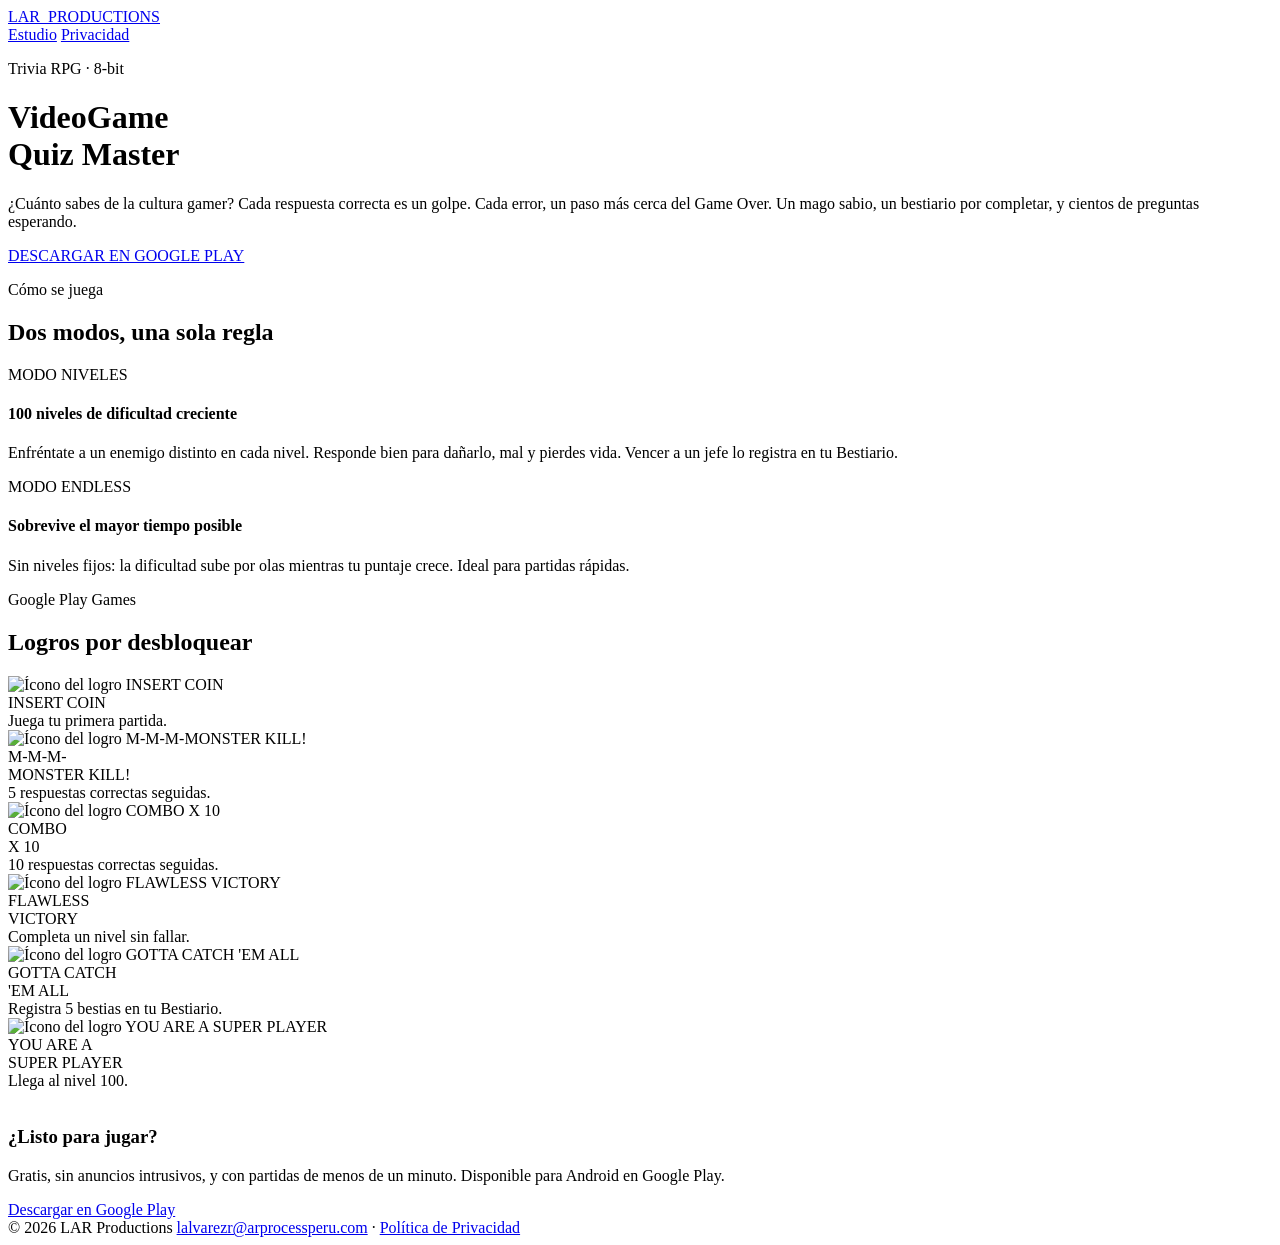
==== videogame-quiz-master.html @ 7c597146 "Add files via upload" ====
<!doctype html>
<html lang="es">
<head>
<meta charset="utf-8">
<meta name="viewport" content="width=device-width, initial-scale=1">
<title>VideoGame Quiz Master — LAR Productions</title>
<meta name="description" content="VideoGame Quiz Master: RPG de trivia retro para Android. Responde preguntas de cultura gamer, derrota monstruos 8-bit y desbloquea logros de Google Play Games.">
<link rel="stylesheet" href="assets/style.css">
</head>
<body>

<nav class="nav">
  <div class="wrap">
    <a href="index.html" class="nav-logo">LAR<span>_</span>PRODUCTIONS</a>
    <div class="nav-links">
      <a href="index.html#estudio">Estudio</a>
      <a href="politica-de-privacidad.html">Privacidad</a>
    </div>
  </div>
</nav>

<header class="hero">
  <div class="wrap">
    <p class="eyebrow">Trivia RPG · 8-bit</p>
    <h1>VideoGame<br><span>Quiz Master</span></h1>
    <p class="lede">¿Cuánto sabes de la cultura gamer? Cada respuesta correcta es un golpe. Cada error, un paso más cerca del Game Over. Un mago sabio, un bestiario por completar, y cientos de preguntas esperando.</p>
    <a href="https://play.google.com/store/apps/details?id=com.LuisAlvarez.VideoGameQuizMaster" class="insert-coin">DESCARGAR EN GOOGLE PLAY<span class="cursor"></span></a>
  </div>
</header>

<section class="section">
  <div class="wrap">
    <div class="section-head">
      <p class="eyebrow">Cómo se juega</p>
      <h2>Dos modos, una sola regla</h2>
    </div>
    <div class="features">
      <div class="feature">
        <span class="tag">MODO NIVELES</span>
        <h4>100 niveles de dificultad creciente</h4>
        <p>Enfréntate a un enemigo distinto en cada nivel. Responde bien para dañarlo, mal y pierdes vida. Vencer a un jefe lo registra en tu Bestiario.</p>
      </div>
      <div class="feature">
        <span class="tag">MODO ENDLESS</span>
        <h4>Sobrevive el mayor tiempo posible</h4>
        <p>Sin niveles fijos: la dificultad sube por olas mientras tu puntaje crece. Ideal para partidas rápidas.</p>
      </div>
    </div>
  </div>
</section>

<section class="section">
  <div class="wrap">
    <div class="section-head">
      <p class="eyebrow">Google Play Games</p>
      <h2>Logros por desbloquear</h2>
    </div>
    <div class="badge-grid">
      <div class="badge">
        <img src="assets/icons/01_insert_coin.png" alt="Ícono del logro INSERT COIN">
        <div class="name">INSERT COIN</div>
        <div class="desc">Juega tu primera partida.</div>
      </div>
      <div class="badge">
        <img src="assets/icons/03_mmm_monster_kill.png" alt="Ícono del logro M-M-M-MONSTER KILL!">
        <div class="name">M-M-M-<br>MONSTER KILL!</div>
        <div class="desc">5 respuestas correctas seguidas.</div>
      </div>
      <div class="badge">
        <img src="assets/icons/06_combo_x10.png" alt="Ícono del logro COMBO X 10">
        <div class="name">COMBO<br>X 10</div>
        <div class="desc">10 respuestas correctas seguidas.</div>
      </div>
      <div class="badge">
        <img src="assets/icons/04_flawless_victory.png" alt="Ícono del logro FLAWLESS VICTORY">
        <div class="name">FLAWLESS<br>VICTORY</div>
        <div class="desc">Completa un nivel sin fallar.</div>
      </div>
      <div class="badge">
        <img src="assets/icons/05_gotta_catch_em_all.png" alt="Ícono del logro GOTTA CATCH 'EM ALL">
        <div class="name">GOTTA CATCH<br>'EM ALL</div>
        <div class="desc">Registra 5 bestias en tu Bestiario.</div>
      </div>
      <div class="badge">
        <img src="assets/icons/09_you_are_a_super_player.png" alt="Ícono del logro YOU ARE A SUPER PLAYER">
        <div class="name">YOU ARE A<br>SUPER PLAYER</div>
        <div class="desc">Llega al nivel 100.</div>
      </div>
    </div>
  </div>
</section>

<section class="section">
  <div class="wrap">
    <div class="cartridge">
      <div class="cart-icon">
        <img src="assets/icons/01_insert_coin.png" alt="">
      </div>
      <div class="cart-body">
        <h3>¿Listo para jugar?</h3>
        <p>Gratis, sin anuncios intrusivos, y con partidas de menos de un minuto. Disponible para Android en Google Play.</p>
        <div class="cart-actions">
          <a class="btn primary" href="https://play.google.com/store/apps/details?id=com.LuisAlvarez.VideoGameQuizMaster">Descargar en Google Play</a>
        </div>
      </div>
    </div>
  </div>
</section>

<footer>
  <div class="wrap">
    <span>© <span id="year"></span> LAR Productions</span>
    <span><a href="mailto:lalvarezr@arprocessperu.com">lalvarezr@arprocessperu.com</a> · <a href="politica-de-privacidad.html">Política de Privacidad</a></span>
  </div>
</footer>

<script>document.getElementById('year').textContent = new Date().getFullYear();</script>
</body>
</html>
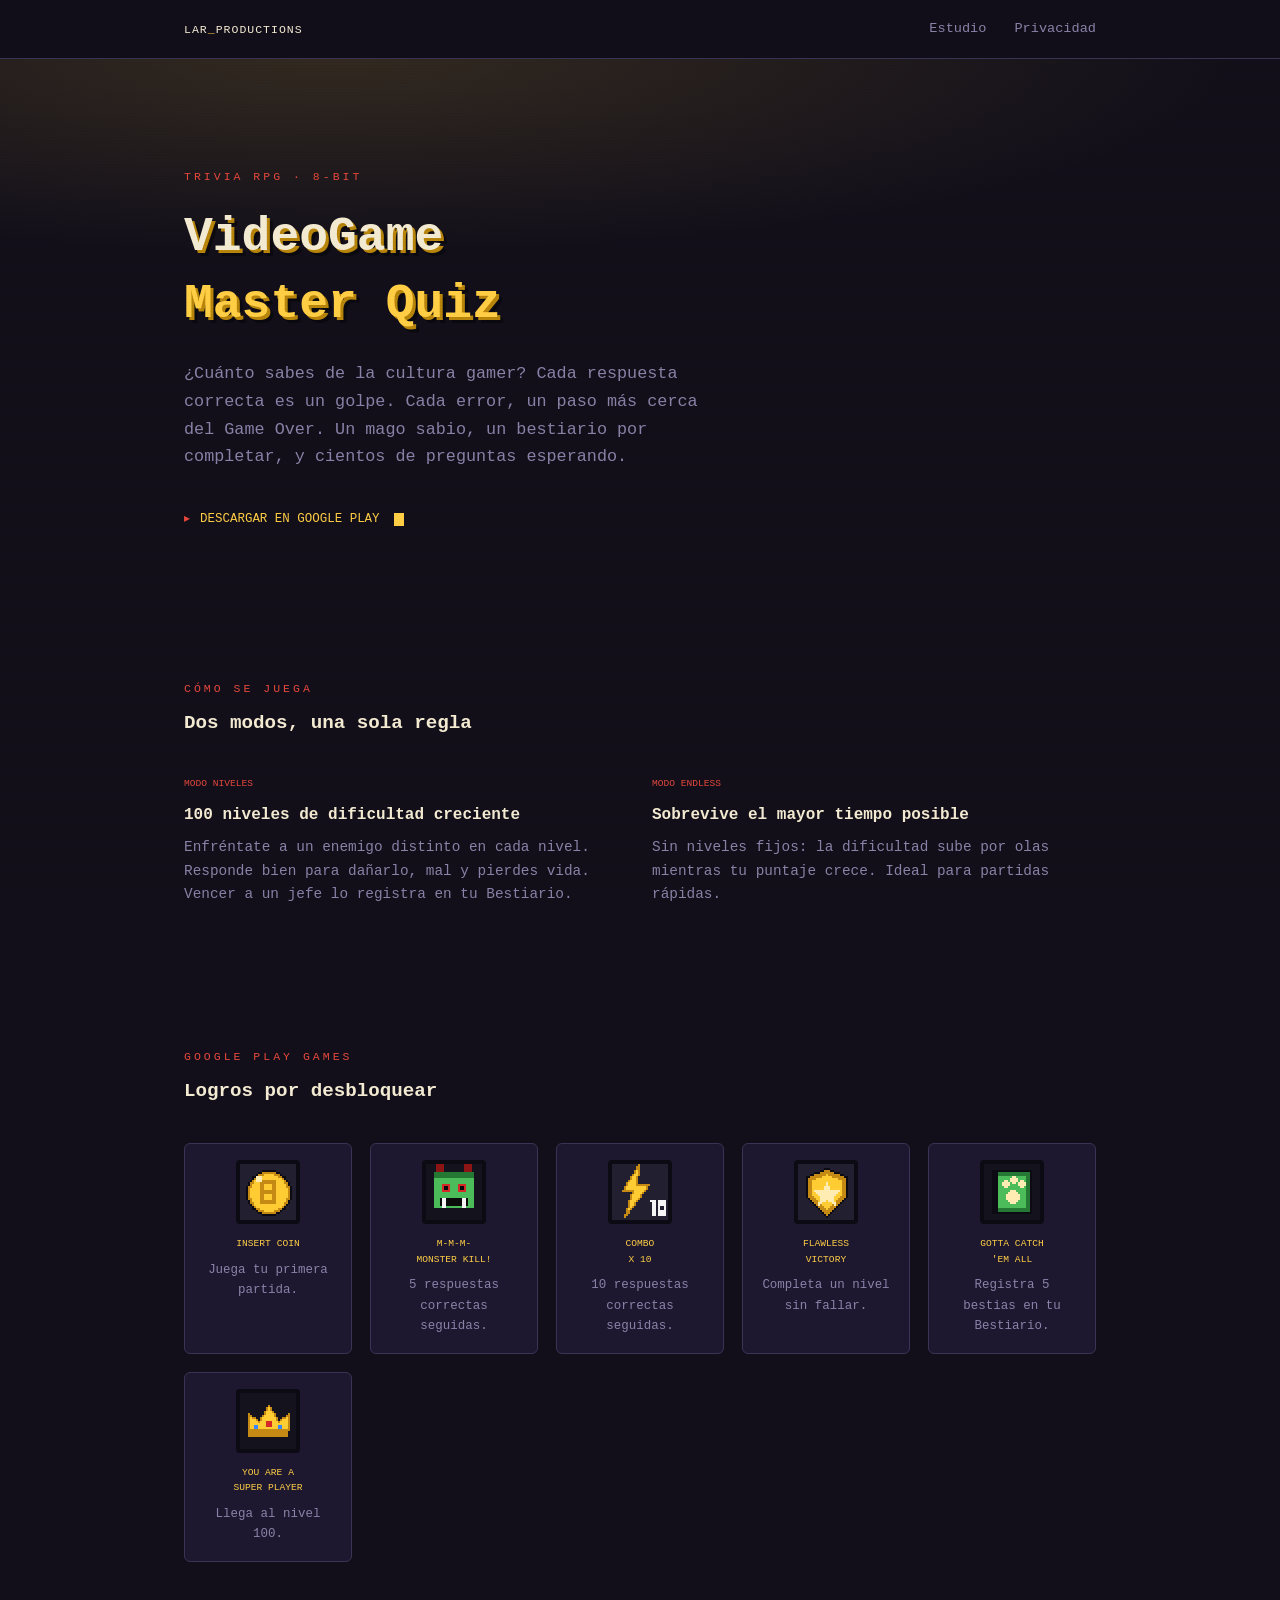
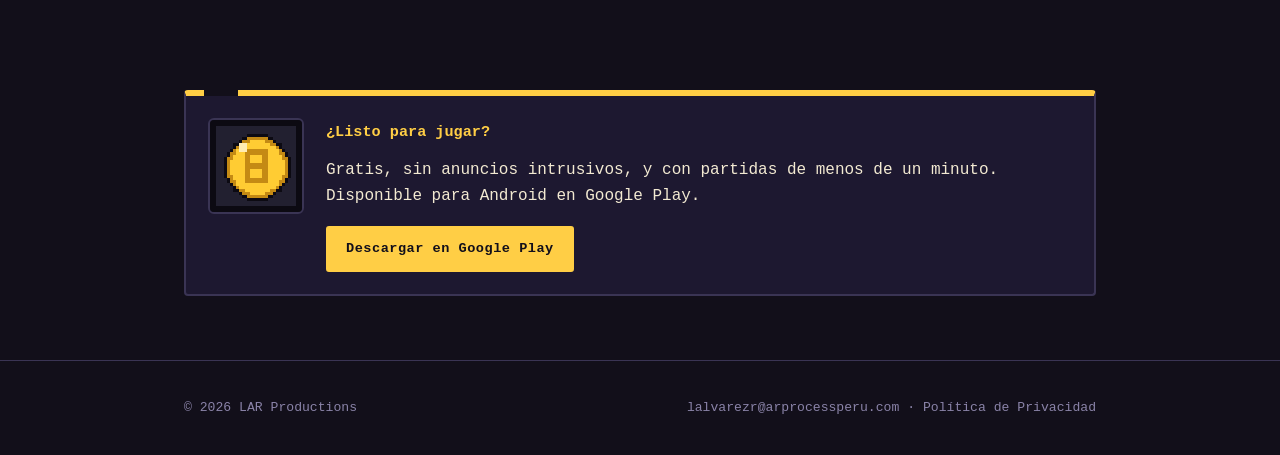
==== commit f8c3b4c0: "Update videogame-quiz-master.html" ====
--- a/videogame-quiz-master.html
+++ b/videogame-quiz-master.html
@@ -3,8 +3,8 @@
 <head>
 <meta charset="utf-8">
 <meta name="viewport" content="width=device-width, initial-scale=1">
-<title>VideoGame Quiz Master — LAR Productions</title>
-<meta name="description" content="VideoGame Quiz Master: RPG de trivia retro para Android. Responde preguntas de cultura gamer, derrota monstruos 8-bit y desbloquea logros de Google Play Games.">
+<title>VideoGame Master Quiz — LAR Productions</title>
+<meta name="description" content="VideoGame Master Quiz: RPG de trivia retro para Android. Responde preguntas de cultura gamer, derrota monstruos 8-bit y desbloquea logros de Google Play Games.">
 <link rel="stylesheet" href="assets/style.css">
 </head>
 <body>
@@ -22,7 +22,7 @@
 <header class="hero">
   <div class="wrap">
     <p class="eyebrow">Trivia RPG · 8-bit</p>
-    <h1>VideoGame<br><span>Quiz Master</span></h1>
+    <h1>VideoGame<br><span>Master Quiz</span></h1>
     <p class="lede">¿Cuánto sabes de la cultura gamer? Cada respuesta correcta es un golpe. Cada error, un paso más cerca del Game Over. Un mago sabio, un bestiario por completar, y cientos de preguntas esperando.</p>
     <a href="https://play.google.com/store/apps/details?id=com.LuisAlvarez.VideoGameQuizMaster" class="insert-coin">DESCARGAR EN GOOGLE PLAY<span class="cursor"></span></a>
   </div>
--- a/assets/style.css
+++ b/assets/style.css
@@ -0,0 +1,353 @@
+@import url('https://fonts.googleapis.com/css2?family=Press+Start+2P&family=JetBrains+Mono:ital,wght@0,400;0,500;0,700;1,400&display=swap');
+
+:root{
+  --bg:#120f1a;
+  --panel:#1d1830;
+  --panel-2:#241f3a;
+  --gold:#ffce45;
+  --gold-dim:#b8860b;
+  --red:#e6483c;
+  --cream:#f3ead2;
+  --muted:#8a83a8;
+  --border:#3a3454;
+  --maxw:960px;
+}
+
+*{box-sizing:border-box;}
+html{scroll-behavior:smooth;}
+
+body{
+  margin:0;
+  background:var(--bg);
+  color:var(--cream);
+  font-family:'JetBrains Mono', ui-monospace, monospace;
+  font-size:16px;
+  line-height:1.65;
+  -webkit-font-smoothing:antialiased;
+}
+
+/* Subtle CRT scanline texture, ambient not decorative overload */
+body::before{
+  content:"";
+  position:fixed;
+  inset:0;
+  pointer-events:none;
+  z-index:2;
+  background:repeating-linear-gradient(
+    0deg,
+    rgba(0,0,0,0.10) 0px,
+    rgba(0,0,0,0.10) 1px,
+    transparent 1px,
+    transparent 3px
+  );
+  opacity:.35;
+  mix-blend-mode:overlay;
+}
+
+.pixel{
+  font-family:'Press Start 2P', monospace;
+  line-height:1.5;
+  letter-spacing:.5px;
+}
+
+a{color:var(--gold); text-decoration:none;}
+a:hover{color:var(--red);}
+a:focus-visible, button:focus-visible{
+  outline:3px solid var(--gold);
+  outline-offset:3px;
+}
+
+img{max-width:100%; display:block; image-rendering:pixelated;}
+
+.wrap{
+  max-width:var(--maxw);
+  margin:0 auto;
+  padding:0 24px;
+}
+
+/* ---------- NAV ---------- */
+.nav{
+  position:relative;
+  z-index:3;
+  border-bottom:1px solid var(--border);
+  background:rgba(18,15,26,.9);
+  backdrop-filter:blur(4px);
+}
+.nav .wrap{
+  display:flex;
+  align-items:center;
+  justify-content:space-between;
+  padding-top:18px;
+  padding-bottom:18px;
+}
+.nav-logo{
+  font-family:'Press Start 2P', monospace;
+  font-size:.72rem;
+  color:var(--cream);
+  letter-spacing:1px;
+}
+.nav-logo span{color:var(--gold);}
+.nav-links{
+  display:flex;
+  gap:28px;
+  font-size:.85rem;
+}
+.nav-links a{color:var(--muted);}
+.nav-links a:hover{color:var(--gold);}
+
+/* ---------- HERO ---------- */
+.hero{
+  position:relative;
+  z-index:1;
+  padding:96px 0 72px;
+  overflow:hidden;
+}
+.hero::after{
+  content:"";
+  position:absolute;
+  inset:-20% -10% auto -10%;
+  height:340px;
+  background:radial-gradient(ellipse at 30% 30%, rgba(255,206,69,.14), transparent 60%);
+  z-index:-1;
+}
+.eyebrow{
+  font-size:.72rem;
+  letter-spacing:3px;
+  color:var(--red);
+  text-transform:uppercase;
+  margin-bottom:18px;
+}
+.hero h1{
+  font-family:'Press Start 2P', monospace;
+  font-size:clamp(1.7rem, 5vw, 3rem);
+  line-height:1.4;
+  margin:0 0 22px;
+  color:var(--cream);
+  text-shadow:3px 3px 0 var(--gold-dim), 6px 6px 0 rgba(0,0,0,.4);
+}
+.hero h1 span{color:var(--gold);}
+.hero p.lede{
+  max-width:52ch;
+  color:var(--muted);
+  font-size:1.05rem;
+  margin-bottom:34px;
+}
+
+/* Blinking insert-coin cursor -- the signature element */
+.insert-coin{
+  display:inline-flex;
+  align-items:center;
+  gap:10px;
+  font-family:'Press Start 2P', monospace;
+  font-size:.78rem;
+  color:var(--gold);
+  cursor:pointer;
+  background:none;
+  border:none;
+  padding:0;
+}
+.insert-coin::before{
+  content:"▸";
+  color:var(--red);
+}
+.insert-coin .cursor{
+  display:inline-block;
+  width:10px;
+  height:1em;
+  background:var(--gold);
+  animation:blink 1s steps(1) infinite;
+  margin-left:4px;
+}
+@keyframes blink{ 50%{ opacity:0; } }
+@media (prefers-reduced-motion: reduce){
+  .insert-coin .cursor{ animation:none; }
+}
+
+/* ---------- SECTION HEADERS ---------- */
+.section{ padding:64px 0; position:relative; z-index:1; }
+.section-head{ margin-bottom:36px; }
+.section-head .eyebrow{ margin-bottom:10px; }
+.section-head h2{
+  font-family:'Press Start 2P', monospace;
+  font-size:1.2rem;
+  color:var(--cream);
+  margin:0;
+}
+
+/* ---------- CARTRIDGE CARD ---------- */
+.cartridge{
+  display:grid;
+  grid-template-columns:96px 1fr;
+  gap:22px;
+  background:var(--panel);
+  border:2px solid var(--border);
+  border-top:6px solid var(--gold);
+  padding:22px;
+  border-radius:4px;
+  position:relative;
+}
+.cartridge::before{
+  content:"";
+  position:absolute;
+  top:-6px; left:18px;
+  width:34px; height:6px;
+  background:var(--bg);
+}
+.cart-icon{
+  width:96px; height:96px;
+  border-radius:6px;
+  border:2px solid var(--border);
+  overflow:hidden;
+  background:var(--bg);
+}
+.cart-body h3{
+  font-family:'Press Start 2P', monospace;
+  font-size:.95rem;
+  margin:2px 0 12px;
+  color:var(--gold);
+}
+.cart-body p{ color:var(--cream); margin:0 0 16px; }
+.cart-actions{ display:flex; gap:14px; flex-wrap:wrap; }
+
+.btn{
+  display:inline-block;
+  font-family:'JetBrains Mono', monospace;
+  font-weight:700;
+  font-size:.85rem;
+  padding:10px 18px;
+  border-radius:3px;
+  border:2px solid var(--gold);
+  color:var(--gold);
+  background:transparent;
+  letter-spacing:.5px;
+}
+.btn:hover{ background:var(--gold); color:var(--bg); }
+.btn.primary{ background:var(--gold); color:var(--bg); }
+.btn.primary:hover{ background:var(--red); border-color:var(--red); color:var(--cream); }
+
+/* ---------- BADGE GRID (achievements) ---------- */
+.badge-grid{
+  display:grid;
+  grid-template-columns:repeat(auto-fill, minmax(150px, 1fr));
+  gap:18px;
+}
+.badge{
+  background:var(--panel);
+  border:1px solid var(--border);
+  border-radius:6px;
+  padding:16px;
+  text-align:center;
+}
+.badge img{
+  width:64px; height:64px;
+  margin:0 auto 12px;
+  border-radius:4px;
+}
+.badge .name{
+  font-family:'Press Start 2P', monospace;
+  font-size:.6rem;
+  color:var(--gold);
+  line-height:1.6;
+  margin-bottom:8px;
+}
+.badge .desc{ font-size:.78rem; color:var(--muted); }
+
+/* ---------- FEATURE LIST ---------- */
+.features{
+  display:grid;
+  grid-template-columns:repeat(auto-fit, minmax(220px,1fr));
+  gap:24px;
+}
+.feature .tag{
+  font-family:'Press Start 2P', monospace;
+  font-size:.6rem;
+  color:var(--red);
+  margin-bottom:10px;
+  display:block;
+}
+.feature h4{ margin:0 0 8px; color:var(--cream); font-size:1rem; }
+.feature p{ margin:0; color:var(--muted); font-size:.9rem; }
+
+/* ---------- FOOTER ---------- */
+footer{
+  border-top:1px solid var(--border);
+  padding:36px 0;
+  position:relative; z-index:1;
+}
+footer .wrap{
+  display:flex;
+  flex-wrap:wrap;
+  gap:16px;
+  align-items:center;
+  justify-content:space-between;
+  font-size:.82rem;
+  color:var(--muted);
+}
+footer a{ color:var(--muted); }
+footer a:hover{ color:var(--gold); }
+
+/* ---------- PROSE (privacy page) ---------- */
+.prose{ max-width:70ch; }
+.prose h2{
+  font-family:'Press Start 2P', monospace;
+  font-size:.95rem;
+  color:var(--gold);
+  margin-top:44px;
+}
+.prose p, .prose li{ color:var(--cream); }
+.prose .updated{ color:var(--muted); font-size:.85rem; }
+
+@media (max-width:560px){
+  .cartridge{ grid-template-columns:1fr; text-align:center; }
+  .cart-icon{ width:72px; height:72px; margin:0 auto; }
+  .cart-actions{ justify-content:center; }
+}
+
+/* ---------- MOBILE ---------- */
+@media (max-width:640px){
+  .wrap{ padding:0 18px; }
+
+  .nav .wrap{
+    flex-direction:column;
+    align-items:flex-start;
+    gap:12px;
+    padding-top:14px;
+    padding-bottom:14px;
+  }
+  .nav-links{
+    gap:18px;
+    font-size:.78rem;
+    flex-wrap:wrap;
+  }
+
+  .hero{ padding:56px 0 44px; }
+  .hero h1{
+    font-size:clamp(1.25rem, 7vw, 1.9rem);
+    text-shadow:2px 2px 0 var(--gold-dim), 4px 4px 0 rgba(0,0,0,.4);
+  }
+  .hero p.lede{ font-size:.95rem; }
+  .insert-coin{ font-size:.65rem; white-space:normal; line-height:1.6; }
+
+  .section{ padding:44px 0; }
+  .section-head h2{ font-size:1rem; }
+
+  .features{ grid-template-columns:1fr; gap:20px; }
+  .badge-grid{ grid-template-columns:repeat(auto-fill, minmax(120px, 1fr)); gap:12px; }
+  .badge{ padding:12px; }
+  .badge img{ width:52px; height:52px; }
+  .badge .name{ font-size:.55rem; }
+
+  footer .wrap{
+    flex-direction:column;
+    align-items:flex-start;
+    text-align:left;
+    gap:10px;
+  }
+
+  .prose h2{ font-size:.8rem; }
+}
+
+@media (max-width:380px){
+  .nav-logo{ font-size:.62rem; }
+  .badge-grid{ grid-template-columns:repeat(2, 1fr); }
+}
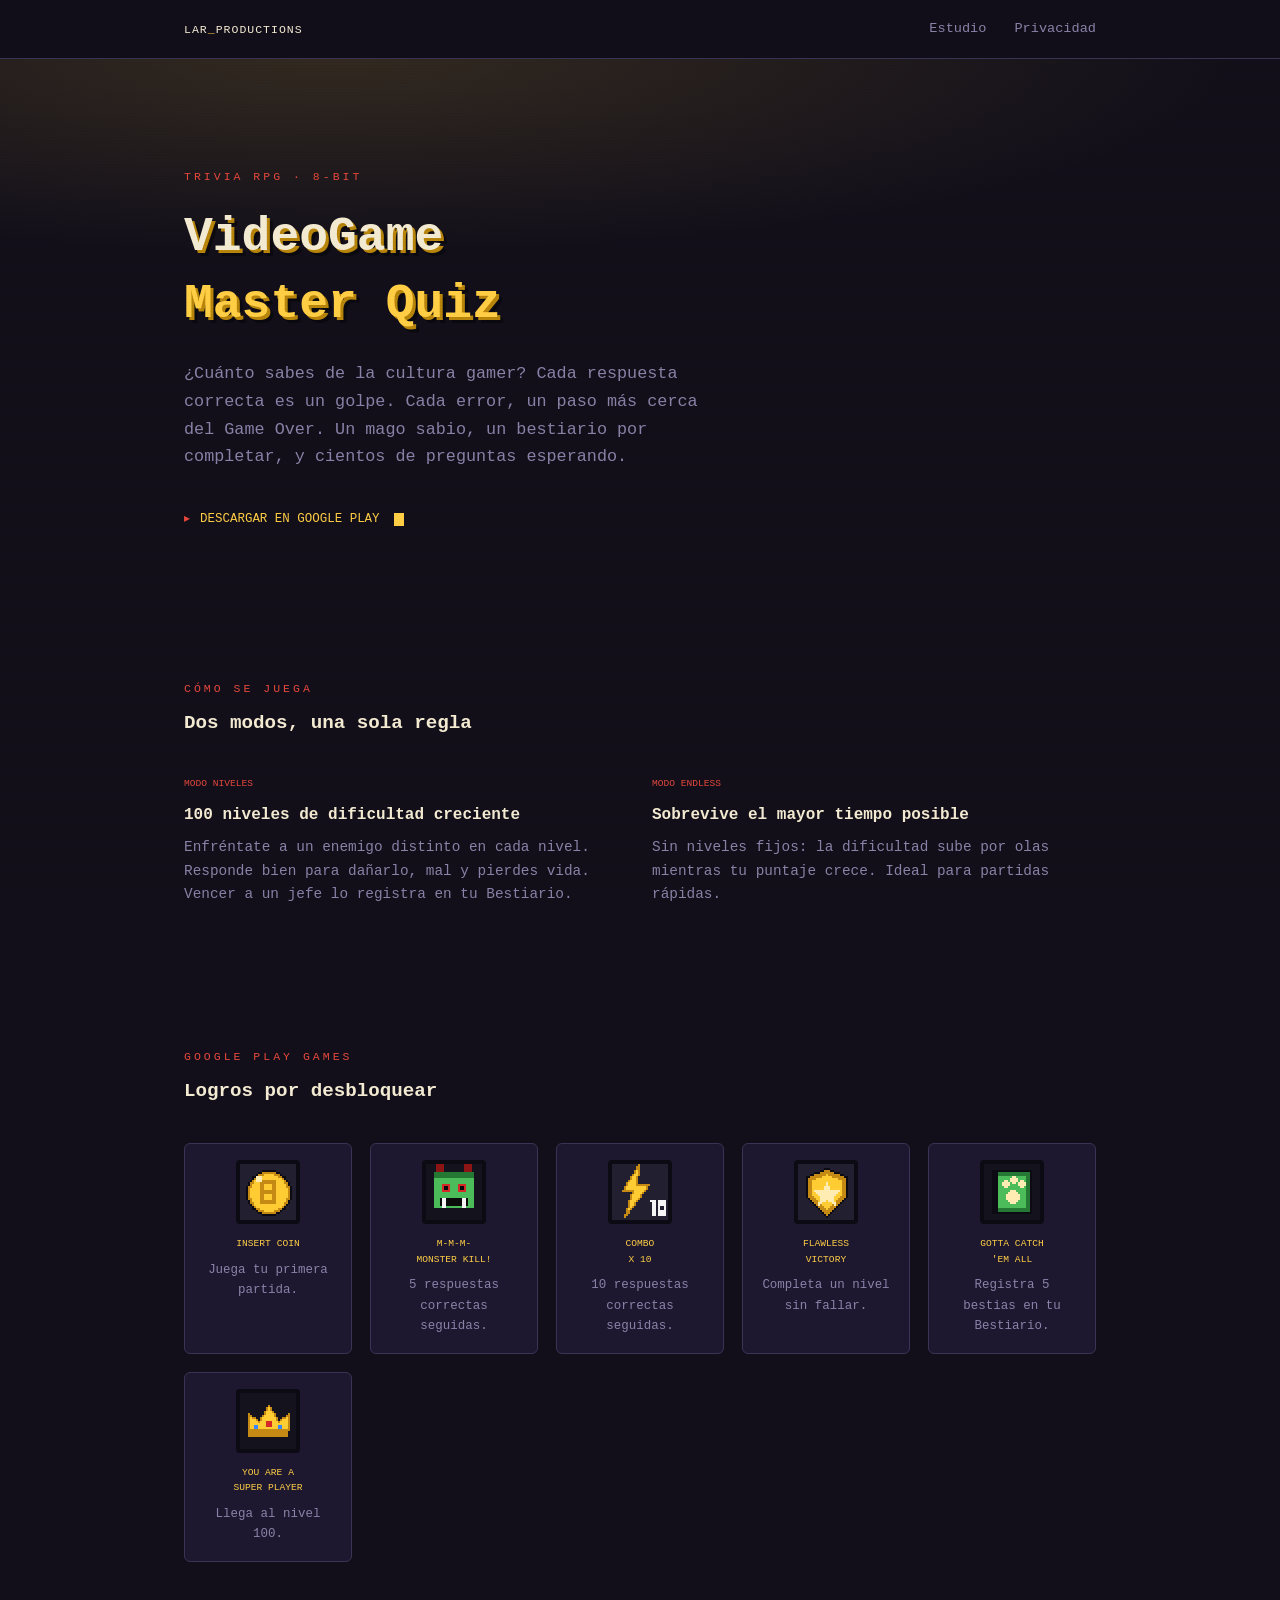
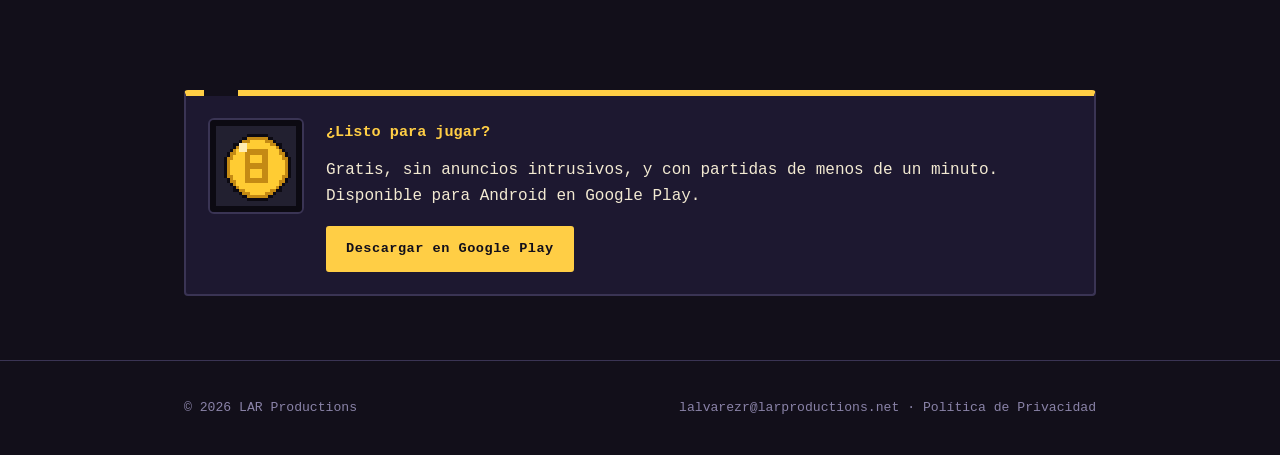
==== commit a4ae178e: "Update videogame-quiz-master.html" ====
--- a/videogame-quiz-master.html
+++ b/videogame-quiz-master.html
@@ -110,7 +110,7 @@
 <footer>
   <div class="wrap">
     <span>© <span id="year"></span> LAR Productions</span>
-    <span><a href="mailto:lalvarezr@arprocessperu.com">lalvarezr@arprocessperu.com</a> · <a href="politica-de-privacidad.html">Política de Privacidad</a></span>
+    <span><a href="mailto:lalvarezr@larproductions.net">lalvarezr@larproductions.net</a> · <a href="politica-de-privacidad.html">Política de Privacidad</a></span>
   </div>
 </footer>
 
